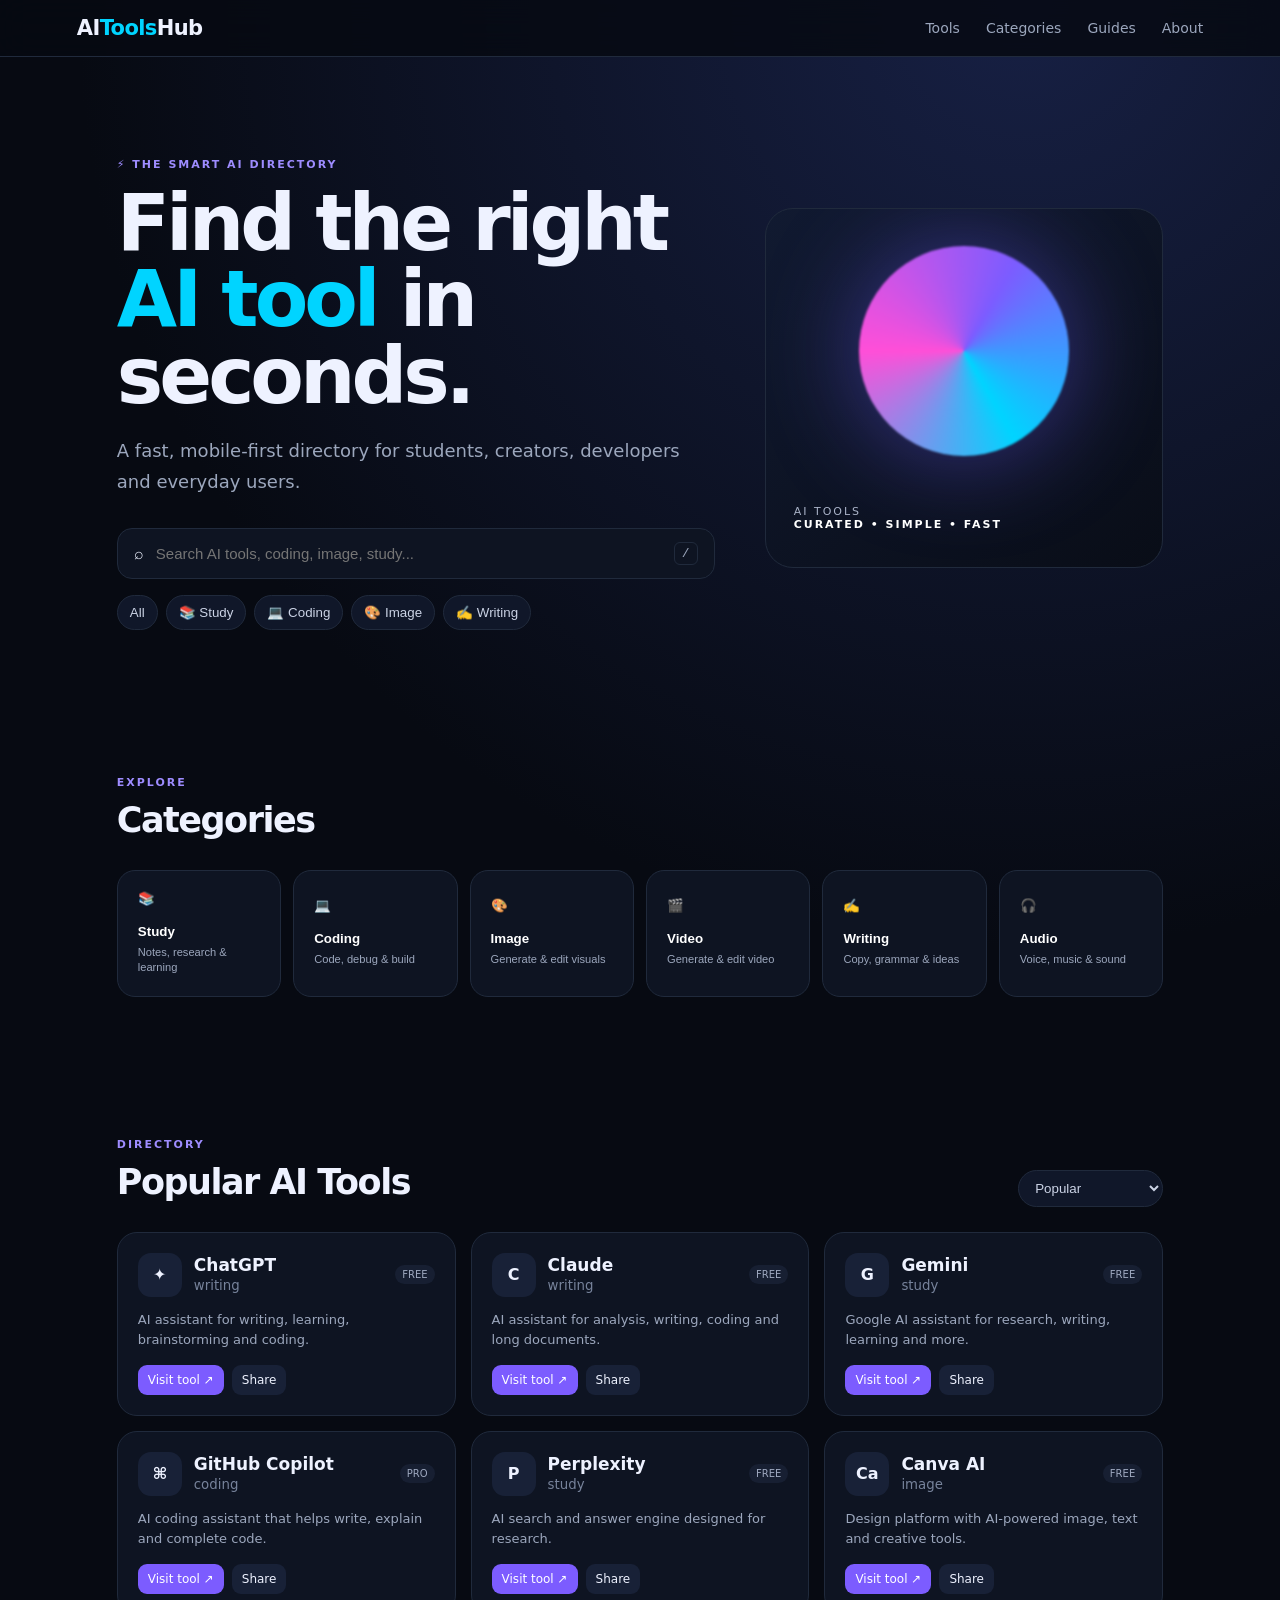
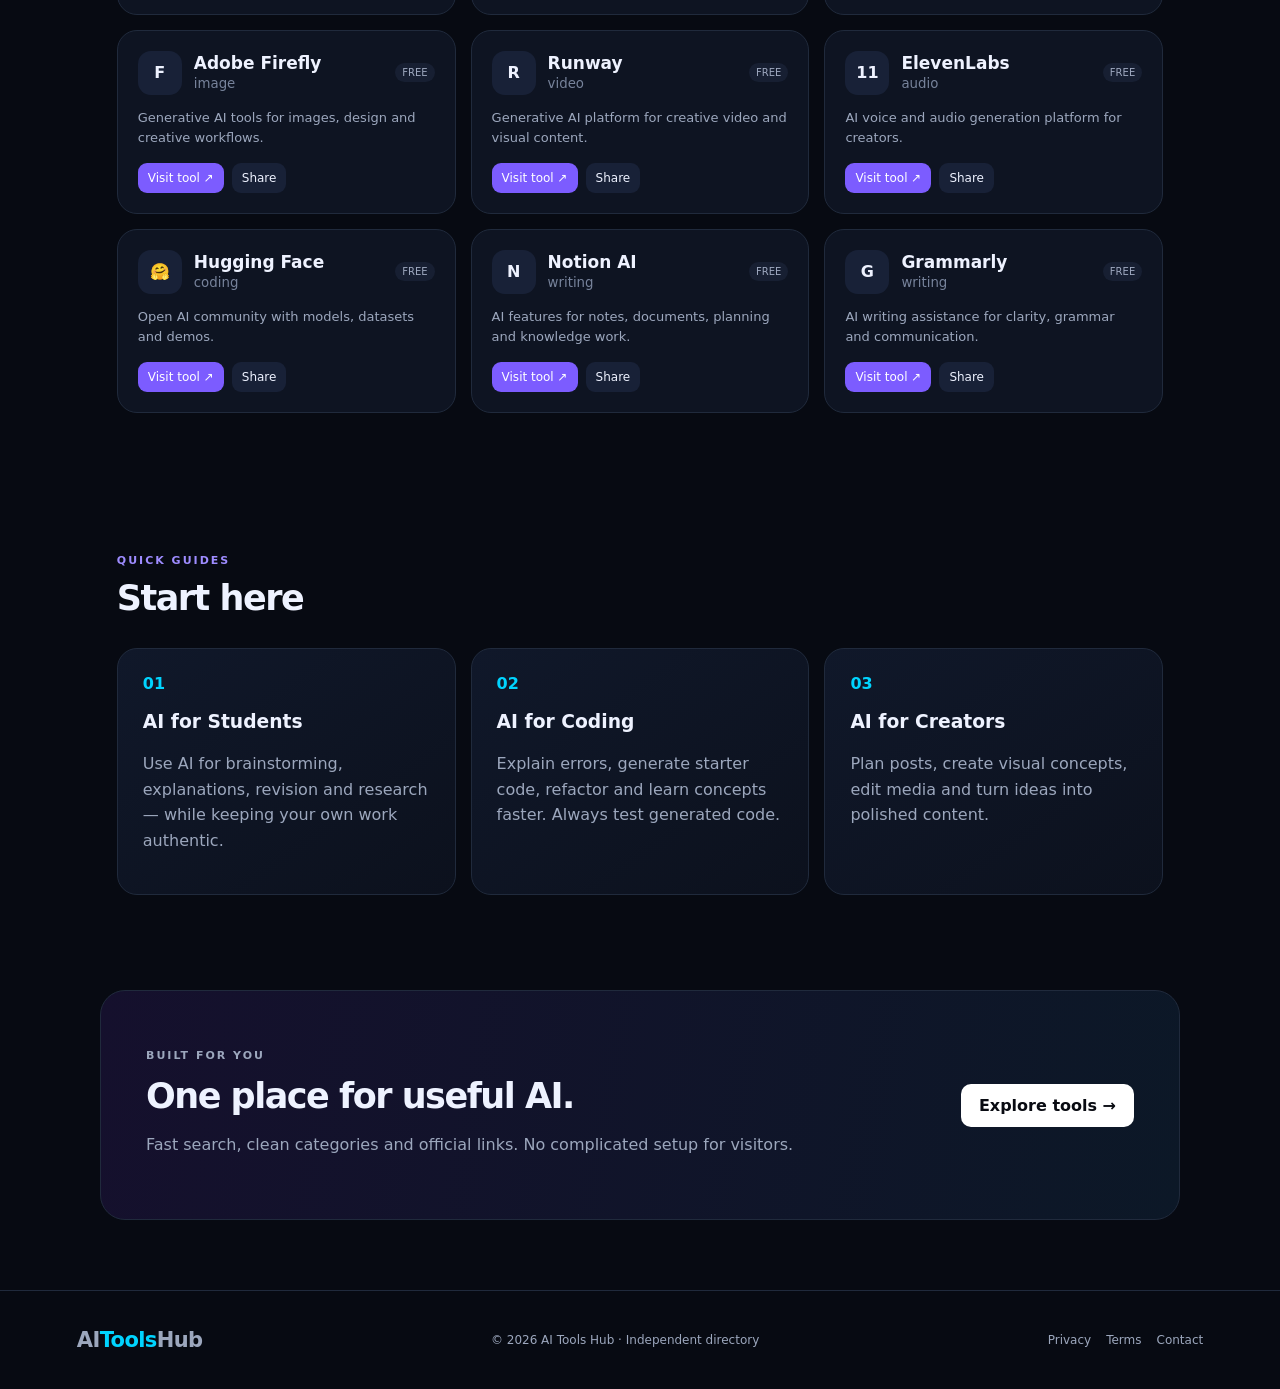
==== index.html @ ae5ac791 "Launch AI Tools Hub" ====
<!doctype html><html lang="en"><head><meta charset="utf-8"><meta name="viewport" content="width=device-width,initial-scale=1"><meta name="description" content="AI Tools Hub — discover AI tools for study, coding, writing, images, video, audio and productivity."><meta name="theme-color" content="#0b0f19"><title>AI Tools Hub — Discover Better AI</title><link rel="stylesheet" href="style.css"></head><body>
<header class="nav"><a class="brand" href="#top">AI<span>Tools</span>Hub</a><nav><a href="#tools">Tools</a><a href="#categories">Categories</a><a href="#guides">Guides</a><a href="#about">About</a></nav><button class="menu" onclick="toggleMenu()">☰</button></header>
<main id="top">
<section class="hero"><div><p class="eyebrow">⚡ THE SMART AI DIRECTORY</p><h1>Find the right <span>AI tool</span> in seconds.</h1><p class="lead">A fast, mobile-first directory for students, creators, developers and everyday users.</p><div class="search"><span>⌕</span><input id="search" oninput="filterTools()" placeholder="Search AI tools, coding, image, study..." aria-label="Search tools"><kbd>/</kbd></div><div class="chips"><button onclick="quick('all')">All</button><button onclick="quick('study')">📚 Study</button><button onclick="quick('coding')">💻 Coding</button><button onclick="quick('image')">🎨 Image</button><button onclick="quick('writing')">✍️ Writing</button></div></div><div class="hero-card"><div class="orb"></div><div class="scan"></div><p>AI TOOLS<br><b>CURATED • SIMPLE • FAST</b></p></div></section>
<section id="categories" class="section"><div class="section-head"><div><p class="eyebrow">EXPLORE</p><h2>Categories</h2></div></div><div class="category-grid"><button onclick="quick('study')">📚<b>Study</b><small>Notes, research & learning</small></button><button onclick="quick('coding')">💻<b>Coding</b><small>Code, debug & build</small></button><button onclick="quick('image')">🎨<b>Image</b><small>Generate & edit visuals</small></button><button onclick="quick('video')">🎬<b>Video</b><small>Generate & edit video</small></button><button onclick="quick('writing')">✍️<b>Writing</b><small>Copy, grammar & ideas</small></button><button onclick="quick('audio')">🎧<b>Audio</b><small>Voice, music & sound</small></button></div></section>
<section id="tools" class="section"><div class="section-head"><div><p class="eyebrow">DIRECTORY</p><h2>Popular AI Tools</h2></div><select id="sort" onchange="filterTools()"><option value="popular">Popular</option><option value="free">Free / Freemium</option><option value="all">All</option></select></div><div id="toolGrid" class="tool-grid"></div><p id="empty" class="empty" hidden>No matching tools. Try another search.</p></section>
<section id="guides" class="section"><div class="section-head"><div><p class="eyebrow">QUICK GUIDES</p><h2>Start here</h2></div></div><div class="guide-grid"><article><span>01</span><h3>AI for Students</h3><p>Use AI for brainstorming, explanations, revision and research — while keeping your own work authentic.</p></article><article><span>02</span><h3>AI for Coding</h3><p>Explain errors, generate starter code, refactor and learn concepts faster. Always test generated code.</p></article><article><span>03</span><h3>AI for Creators</h3><p>Plan posts, create visual concepts, edit media and turn ideas into polished content.</p></article></div></section>
<section id="about" class="cta"><div><p class="eyebrow">BUILT FOR YOU</p><h2>One place for useful AI.</h2><p>Fast search, clean categories and official links. No complicated setup for visitors.</p></div><a class="primary" href="#tools">Explore tools →</a></section>
</main><footer><div class="brand">AI<span>Tools</span>Hub</div><p>© 2026 AI Tools Hub · Independent directory</p><div><a href="privacy.html">Privacy</a><a href="terms.html">Terms</a><a href="contact.html">Contact</a></div></footer><script src="script.js"></script></body></html>
---- style.css ----
:root{--bg:#070a12;--panel:#0e1422;--text:#eef2ff;--muted:#9ca7bd;--line:#202a3c;--accent:#7c5cff;--accent2:#00d4ff}*{box-sizing:border-box}html{scroll-behavior:smooth}body{margin:0;background:radial-gradient(circle at 80% 0%,#172044 0,transparent 30%),var(--bg);color:var(--text);font-family:Inter,system-ui,-apple-system,Segoe UI,Roboto,sans-serif}a{color:inherit;text-decoration:none}.nav{position:sticky;top:0;z-index:10;display:flex;align-items:center;justify-content:space-between;padding:16px 6%;background:#070a12d9;backdrop-filter:blur(16px);border-bottom:1px solid var(--line)}.brand{font-weight:900;font-size:21px;letter-spacing:-.6px}.brand span,h1 span{color:var(--accent2)}nav{display:flex;gap:26px;color:var(--muted);font-size:14px}.menu{display:none;background:none;border:0;color:white;font-size:25px}.hero{max-width:1200px;margin:auto;padding:90px 6% 70px;display:grid;grid-template-columns:1.2fr .8fr;gap:50px;align-items:center}.eyebrow{font-size:11px;letter-spacing:2px;color:#9e8cff;font-weight:800}h1{font-size:clamp(45px,7vw,78px);line-height:.98;letter-spacing:-4px;margin:14px 0 22px}.lead{color:var(--muted);font-size:18px;line-height:1.7;max-width:620px}.search{margin:30px 0 16px;background:var(--panel);border:1px solid var(--line);border-radius:15px;padding:13px 16px;display:flex;gap:10px;align-items:center}.search input{flex:1;background:none;border:0;outline:0;color:white;font-size:15px}.search kbd{border:1px solid var(--line);padding:3px 7px;border-radius:6px;color:var(--muted)}.chips{display:flex;gap:8px;flex-wrap:wrap}.chips button,.section select{background:#101729;border:1px solid var(--line);color:#cbd3e5;padding:9px 12px;border-radius:999px;cursor:pointer}.hero-card{min-height:360px;border:1px solid var(--line);border-radius:28px;background:linear-gradient(145deg,#111a31,#090d17);display:grid;place-items:center;position:relative;overflow:hidden}.orb{width:210px;height:210px;border-radius:50%;background:conic-gradient(from 30deg,var(--accent),var(--accent2),#ff4fd8,var(--accent));filter:blur(1px);box-shadow:0 0 100px #6c5cff77}.hero-card p{position:absolute;bottom:25px;left:28px;font-size:11px;letter-spacing:2px;color:#aab3c8}.hero-card b{color:white}.section{max-width:1200px;margin:auto;padding:65px 6%}.section-head{display:flex;align-items:end;justify-content:space-between;margin-bottom:25px}h2{font-size:35px;margin:5px 0;letter-spacing:-1.5px}.category-grid{display:grid;grid-template-columns:repeat(6,1fr);gap:12px}.category-grid button{text-align:left;padding:20px;background:var(--panel);border:1px solid var(--line);border-radius:18px;color:white;cursor:pointer;transition:.2s}.category-grid button:hover,.tool:hover{transform:translateY(-3px);border-color:#485575}.category-grid b,.category-grid small{display:block}.category-grid b{margin-top:18px}.category-grid small{color:var(--muted);margin-top:6px;line-height:1.4}.tool-grid{display:grid;grid-template-columns:repeat(3,1fr);gap:15px}.tool{padding:20px;background:var(--panel);border:1px solid var(--line);border-radius:20px;transition:.2s}.tool-top{display:flex;align-items:center;gap:12px}.logo{width:44px;height:44px;border-radius:13px;background:#182137;display:grid;place-items:center;font-weight:900}.tool h3{margin:0;font-size:17px}.tag{font-size:10px;color:#9fa9c0;background:#171f32;padding:4px 7px;border-radius:999px;margin-left:auto}.tool p{color:var(--muted);line-height:1.55;font-size:13px;min-height:42px}.tool-actions{display:flex;gap:8px}.tool-actions a{font-size:12px;padding:8px 10px;border-radius:9px;background:#182137}.tool-actions a:first-child{background:var(--accent);color:white}.guide-grid{display:grid;grid-template-columns:repeat(3,1fr);gap:15px}.guide-grid article{background:linear-gradient(145deg,#10182a,#0c111d);border:1px solid var(--line);padding:25px;border-radius:20px}.guide-grid span{color:var(--accent2);font-weight:900}.guide-grid p,.cta p{color:var(--muted);line-height:1.6}.cta{max-width:1080px;margin:30px auto 70px;padding:45px;border:1px solid var(--line);border-radius:25px;background:linear-gradient(100deg,#15102d,#0c1827);display:flex;justify-content:space-between;align-items:center;gap:20px}.primary{background:white;color:#090b12;padding:12px 18px;border-radius:10px;font-weight:800;white-space:nowrap}footer{padding:30px 6%;border-top:1px solid var(--line);display:flex;justify-content:space-between;gap:20px;align-items:center;color:var(--muted);font-size:12px}footer div:last-child{display:flex;gap:15px}.empty{text-align:center;color:var(--muted);padding:50px}@media(max-width:850px){nav{display:none}.menu{display:block}.hero{grid-template-columns:1fr;padding-top:55px}.hero-card{min-height:260px}.category-grid{grid-template-columns:repeat(2,1fr)}.tool-grid,.guide-grid{grid-template-columns:1fr}.cta{margin:20px 6% 50px;padding:28px;display:block}.primary{display:inline-block;margin-top:12px}footer{display:block}footer>div,footer>p{margin:10px 0}h1{letter-spacing:-2.5px}}
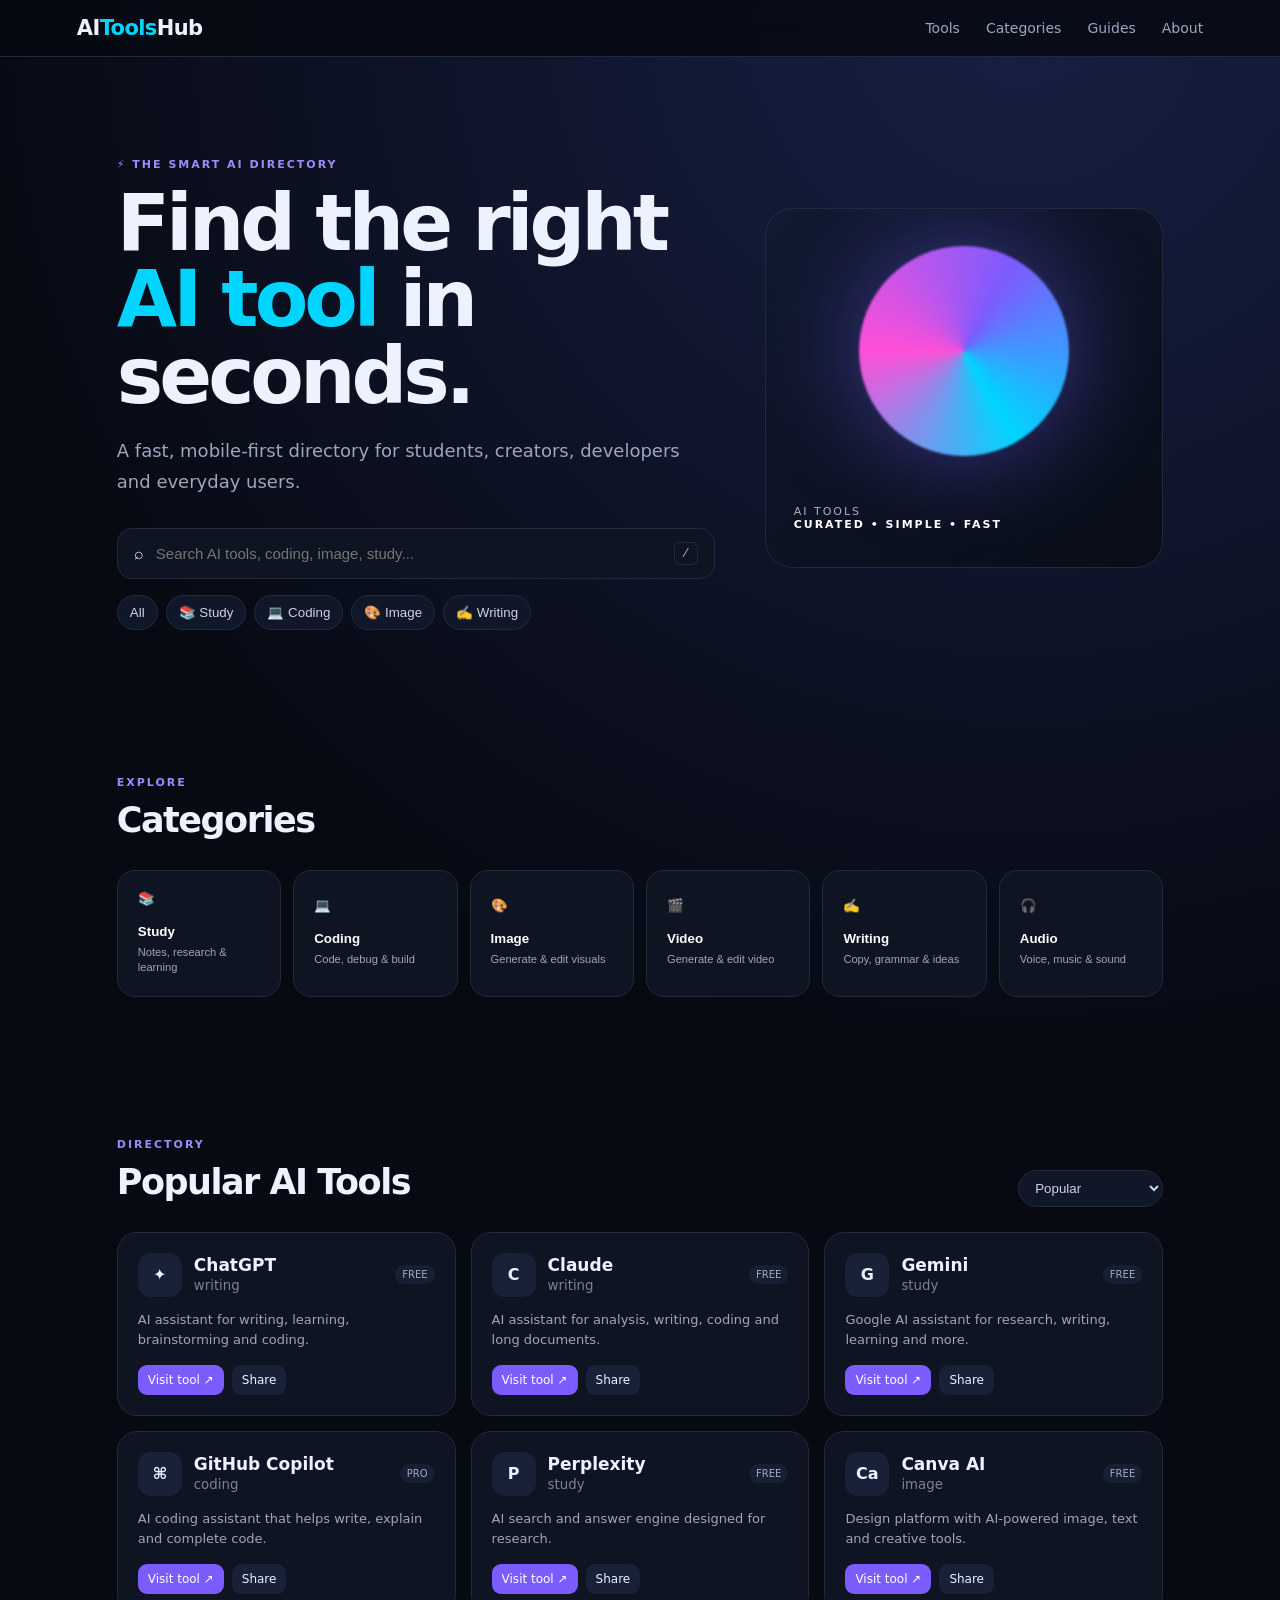
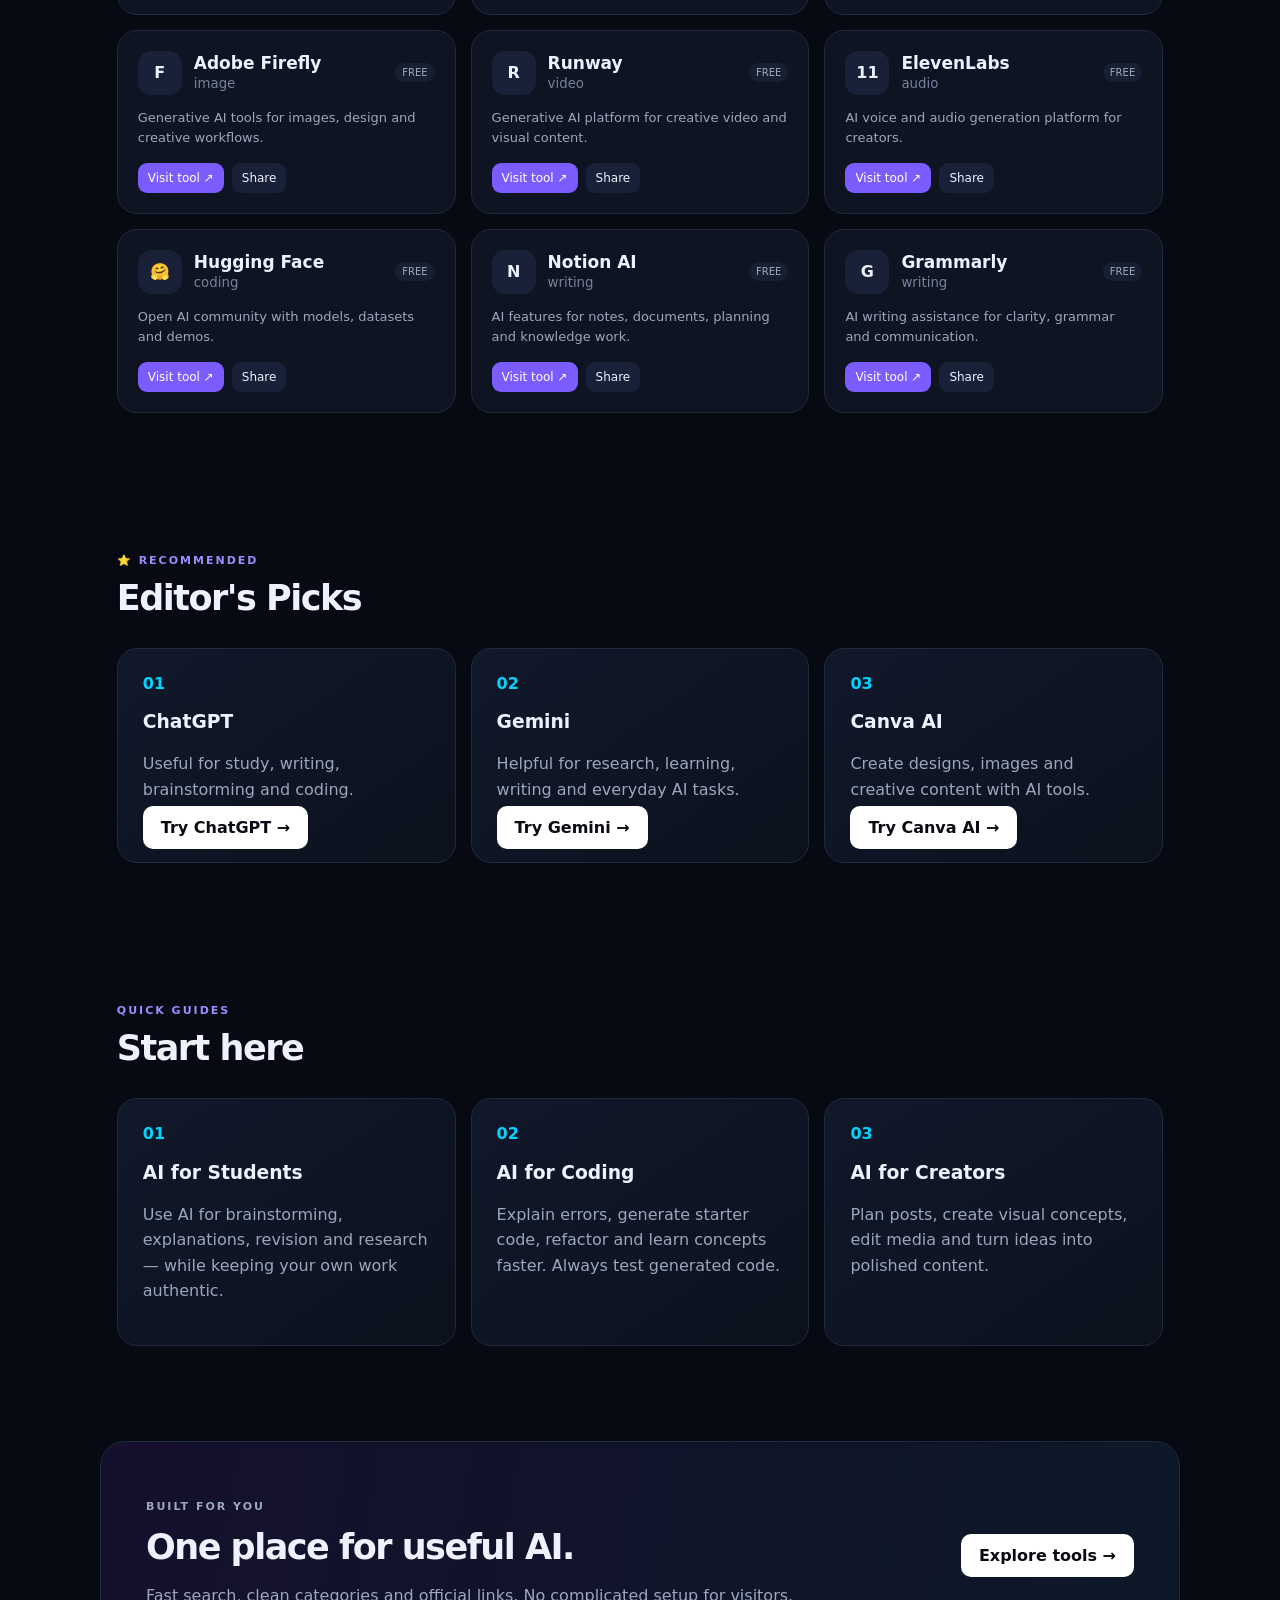
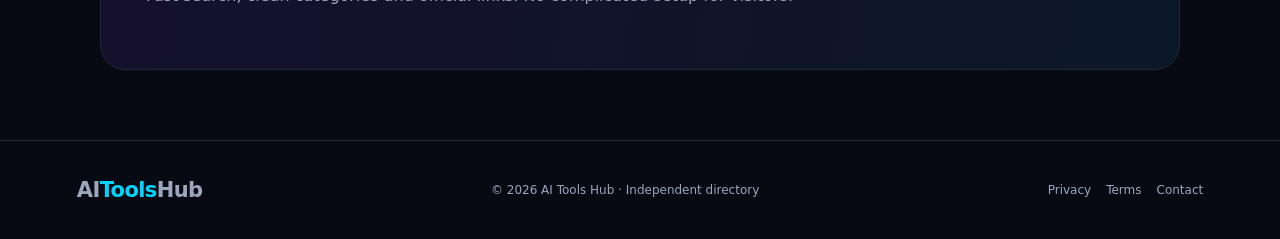
==== commit a0cd0a5d: "Update index.html" ====
--- a/index.html
+++ b/index.html
@@ -4,6 +4,37 @@
 <section class="hero"><div><p class="eyebrow">⚡ THE SMART AI DIRECTORY</p><h1>Find the right <span>AI tool</span> in seconds.</h1><p class="lead">A fast, mobile-first directory for students, creators, developers and everyday users.</p><div class="search"><span>⌕</span><input id="search" oninput="filterTools()" placeholder="Search AI tools, coding, image, study..." aria-label="Search tools"><kbd>/</kbd></div><div class="chips"><button onclick="quick('all')">All</button><button onclick="quick('study')">📚 Study</button><button onclick="quick('coding')">💻 Coding</button><button onclick="quick('image')">🎨 Image</button><button onclick="quick('writing')">✍️ Writing</button></div></div><div class="hero-card"><div class="orb"></div><div class="scan"></div><p>AI TOOLS<br><b>CURATED • SIMPLE • FAST</b></p></div></section>
 <section id="categories" class="section"><div class="section-head"><div><p class="eyebrow">EXPLORE</p><h2>Categories</h2></div></div><div class="category-grid"><button onclick="quick('study')">📚<b>Study</b><small>Notes, research & learning</small></button><button onclick="quick('coding')">💻<b>Coding</b><small>Code, debug & build</small></button><button onclick="quick('image')">🎨<b>Image</b><small>Generate & edit visuals</small></button><button onclick="quick('video')">🎬<b>Video</b><small>Generate & edit video</small></button><button onclick="quick('writing')">✍️<b>Writing</b><small>Copy, grammar & ideas</small></button><button onclick="quick('audio')">🎧<b>Audio</b><small>Voice, music & sound</small></button></div></section>
 <section id="tools" class="section"><div class="section-head"><div><p class="eyebrow">DIRECTORY</p><h2>Popular AI Tools</h2></div><select id="sort" onchange="filterTools()"><option value="popular">Popular</option><option value="free">Free / Freemium</option><option value="all">All</option></select></div><div id="toolGrid" class="tool-grid"></div><p id="empty" class="empty" hidden>No matching tools. Try another search.</p></section>
-<section id="guides" class="section"><div class="section-head"><div><p class="eyebrow">QUICK GUIDES</p><h2>Start here</h2></div></div><div class="guide-grid"><article><span>01</span><h3>AI for Students</h3><p>Use AI for brainstorming, explanations, revision and research — while keeping your own work authentic.</p></article><article><span>02</span><h3>AI for Coding</h3><p>Explain errors, generate starter code, refactor and learn concepts faster. Always test generated code.</p></article><article><span>03</span><h3>AI for Creators</h3><p>Plan posts, create visual concepts, edit media and turn ideas into polished content.</p></article></div></section>
+<section id="recommended" class="section">
+  <div class="section-head">
+    <div>
+      <p class="eyebrow">⭐ RECOMMENDED</p>
+      <h2>Editor's Picks</h2>
+    </div>
+  </div>
+
+  <div class="guide-grid">
+    <article>
+      <span>01</span>
+      <h3>ChatGPT</h3>
+      <p>Useful for study, writing, brainstorming and coding.</p>
+      <a class="primary" href="https://chatgpt.com/" target="_blank" rel="noopener">Try ChatGPT →</a>
+    </article>
+
+    <article>
+      <span>02</span>
+      <h3>Gemini</h3>
+      <p>Helpful for research, learning, writing and everyday AI tasks.</p>
+      <a class="primary" href="https://gemini.google.com/" target="_blank" rel="noopener">Try Gemini →</a>
+    </article>
+
+    <article>
+      <span>03</span>
+      <h3>Canva AI</h3>
+      <p>Create designs, images and creative content with AI tools.</p>
+      <a class="primary" href="https://www.canva.com/ai-image-generator/" target="_blank" rel="noopener">Try Canva AI →</a>
+    </article>
+  </div>
+</section>
+  <section id="guides" class="section"><div class="section-head"><div><p class="eyebrow">QUICK GUIDES</p><h2>Start here</h2></div></div><div class="guide-grid"><article><span>01</span><h3>AI for Students</h3><p>Use AI for brainstorming, explanations, revision and research — while keeping your own work authentic.</p></article><article><span>02</span><h3>AI for Coding</h3><p>Explain errors, generate starter code, refactor and learn concepts faster. Always test generated code.</p></article><article><span>03</span><h3>AI for Creators</h3><p>Plan posts, create visual concepts, edit media and turn ideas into polished content.</p></article></div></section>
 <section id="about" class="cta"><div><p class="eyebrow">BUILT FOR YOU</p><h2>One place for useful AI.</h2><p>Fast search, clean categories and official links. No complicated setup for visitors.</p></div><a class="primary" href="#tools">Explore tools →</a></section>
 </main><footer><div class="brand">AI<span>Tools</span>Hub</div><p>© 2026 AI Tools Hub · Independent directory</p><div><a href="privacy.html">Privacy</a><a href="terms.html">Terms</a><a href="contact.html">Contact</a></div></footer><script src="script.js"></script></body></html>
